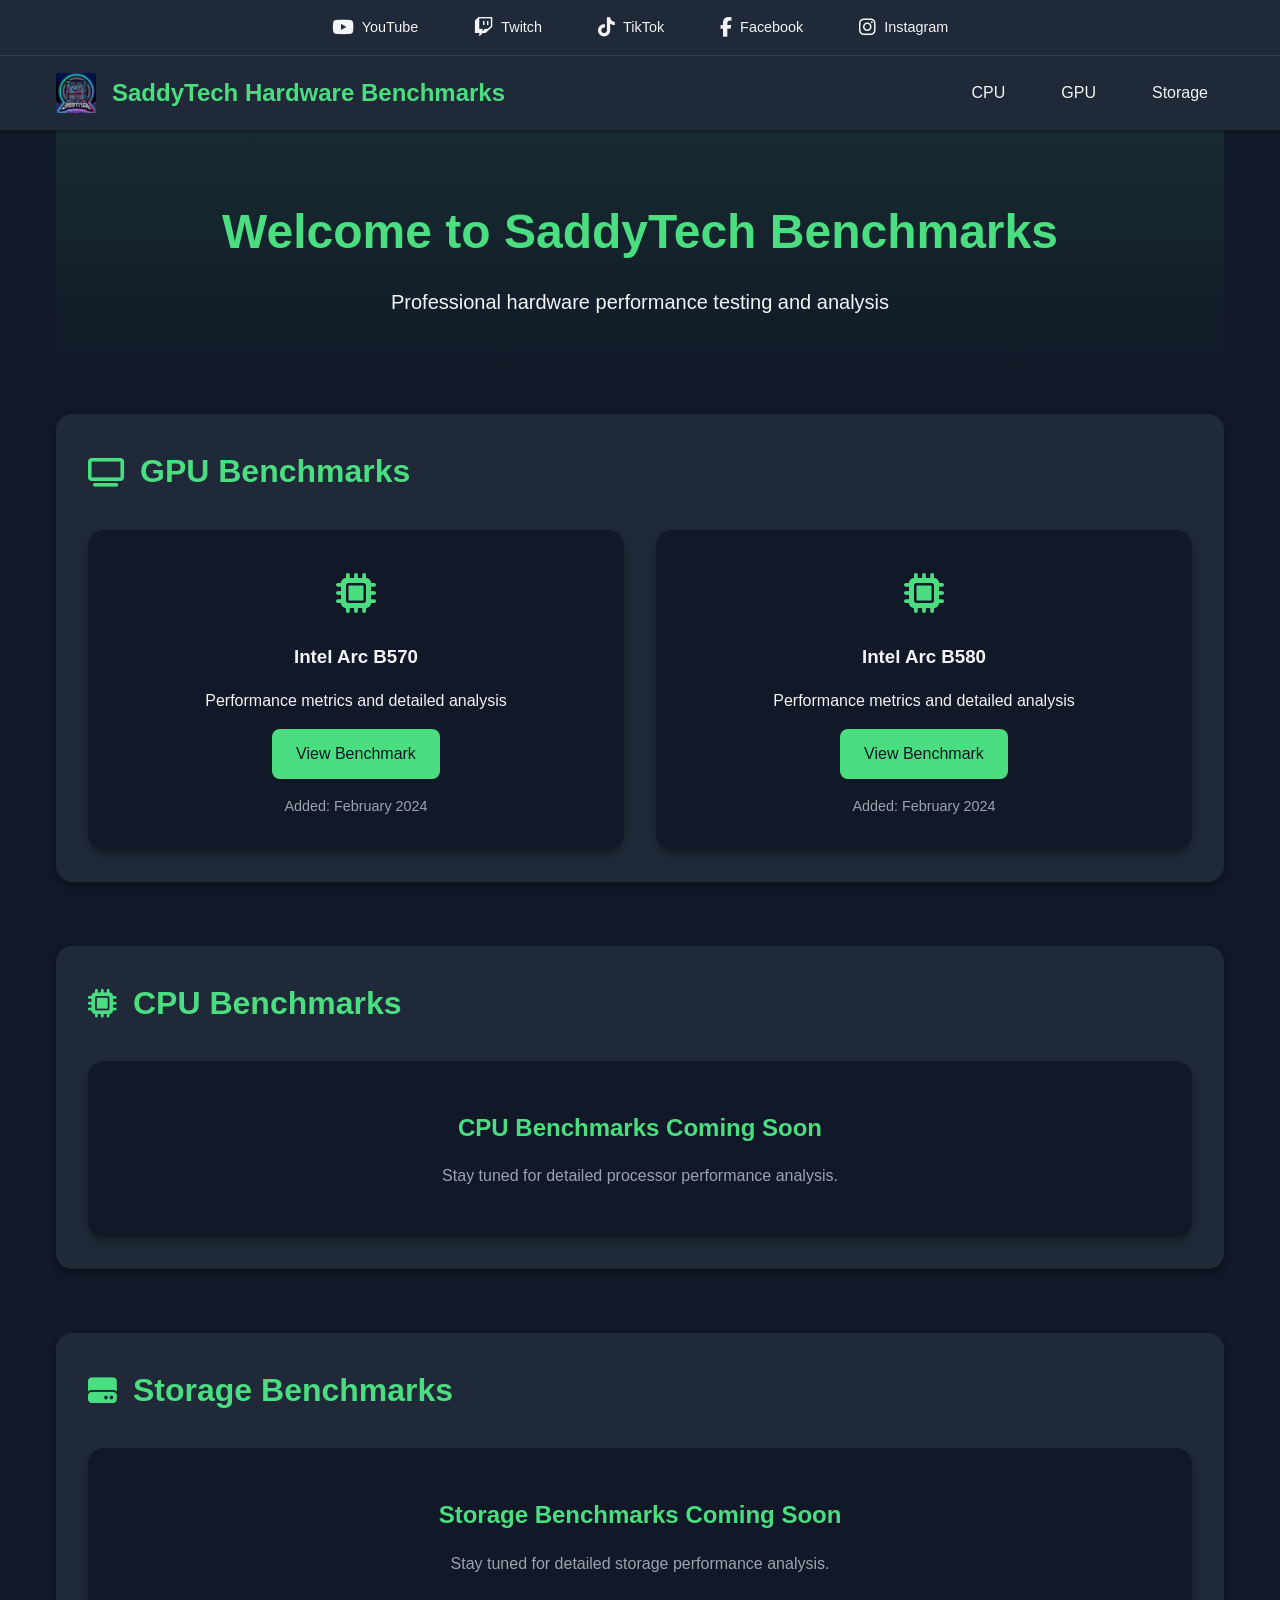
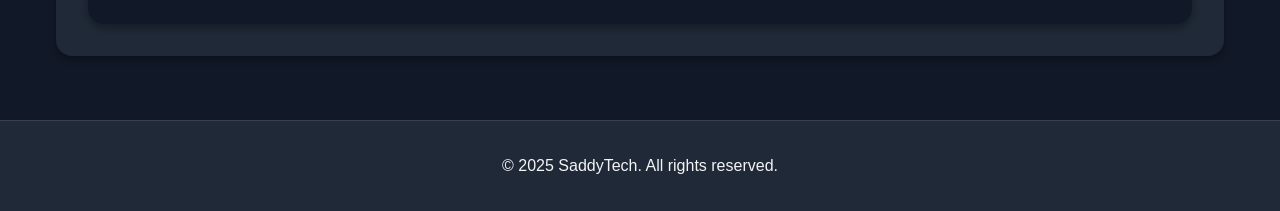
==== index.html @ 6f4a430f "commit" ====
<!DOCTYPE html>
<html lang="en">
<head>
    <meta charset="UTF-8">
    <meta name="viewport" content="width=device-width, initial-scale=1.0">
    <title>SaddyTech Hardware Benchmarks</title>
    <link rel="icon" type="image/png" href="logo-saddytech.png">
    <link rel="stylesheet" href="styles.css">
    <link rel="stylesheet" href="https://cdnjs.cloudflare.com/ajax/libs/font-awesome/6.5.1/css/all.min.css">
</head>
<body>
    <div class="social-bar">
        <div class="container">
            <div class="social-links">
                <a href="https://youtube.com/@SaddyTech" target="_blank" class="social-link youtube">
                    <i class="fab fa-youtube"></i>
                    <span>YouTube</span>
                </a>
                <a href="https://twitch.tv/techsaddy" target="_blank" class="social-link twitch">
                    <i class="fab fa-twitch"></i>
                    <span>Twitch</span>
                </a>
                <a href="https://tiktok.com/@saddytk" target="_blank" class="social-link tiktok">
                    <i class="fab fa-tiktok"></i>
                    <span>TikTok</span>
                </a>
                <a href="https://facebook.com/SaddyTech" target="_blank" class="social-link facebook">
                    <i class="fab fa-facebook-f"></i>
                    <span>Facebook</span>
                </a>
                <a href="https://instagram.com/SaddyTech" target="_blank" class="social-link instagram">
                    <i class="fab fa-instagram"></i>
                    <span>Instagram</span>
                </a>
            </div>
        </div>
    </div>

    <header>
        <nav>
            <div class="container">
                <div class="brand">
                    <img src="logo-saddytech.png" alt="SaddyTech Logo" class="brand-logo">
                    <h1>SaddyTech Hardware Benchmarks</h1>
                </div>
                <div class="nav-links">
                    <a href="#cpu">CPU</a>
                    <a href="#gpu">GPU</a>
                    <a href="#storage">Storage</a>
                </div>
            </div>
        </nav>
    </header>

    <main>
        <div class="container">
            <section class="hero">
                <h2>Welcome to SaddyTech Benchmarks</h2>
                <p>Professional hardware performance testing and analysis</p>
            </section>

            <section id="gpu" class="category-section">
                <h2 class="section-title"><i class="fas fa-tv"></i> GPU Benchmarks</h2>
                <div class="benchmark-list">
                    <div class="benchmark-card">
                        <div class="gpu-icon">
                            <i class="fas fa-microchip"></i>
                        </div>
                        <h3>Intel Arc B570</h3>
                        <div class="benchmark-info">
                            <p>Performance metrics and detailed analysis</p>
                        </div>
                        <a href="benchmarks/gpu/Intel_Arc_B570.html" class="button">View Benchmark</a>
                        <div class="benchmark-date">Added: February 2024</div>
                    </div>

                    <div class="benchmark-card">
                        <div class="gpu-icon">
                            <i class="fas fa-microchip"></i>
                        </div>
                        <h3>Intel Arc B580</h3>
                        <div class="benchmark-info">
                            <p>Performance metrics and detailed analysis</p>
                        </div>
                        <a href="benchmarks/gpu/Intel_Arc_B580.html" class="button">View Benchmark</a>
                        <div class="benchmark-date">Added: February 2024</div>
                    </div>
                </div>
            </section>

            <section id="cpu" class="category-section">
                <h2 class="section-title"><i class="fas fa-microchip"></i> CPU Benchmarks</h2>
                <div class="coming-soon">
                    <h3>CPU Benchmarks Coming Soon</h3>
                    <p>Stay tuned for detailed processor performance analysis.</p>
                </div>
            </section>

            <section id="storage" class="category-section">
                <h2 class="section-title"><i class="fas fa-hdd"></i> Storage Benchmarks</h2>
                <div class="coming-soon">
                    <h3>Storage Benchmarks Coming Soon</h3>
                    <p>Stay tuned for detailed storage performance analysis.</p>
                </div>
            </section>
        </div>
    </main>

    <footer>
        <div class="container">
            <p>&copy; 2025 SaddyTech. All rights reserved.</p>
        </div>
    </footer>
</body>
</html>
---- styles.css ----
:root {
    --primary-color: #4ade80;
    --primary-color-hover: #22c55e;
    --secondary-color: #15803d;
    --background-color: #111827;
    --surface-color: #1f2937;
    --text-color: #f3f4f6;
    --text-muted: #9ca3af;
    --card-background: #1f2937;
    --border-color: #374151;
    --youtube-color: #4ade80;
    --twitch-color: #4ade80;
    --tiktok-color: #4ade80;
    --facebook-color: #4ade80;
    --instagram-color: #4ade80;
}

* {
    margin: 0;
    padding: 0;
    box-sizing: border-box;
}

html {
    scroll-behavior: smooth;
}

body {
    font-family: -apple-system, BlinkMacSystemFont, "Segoe UI", Roboto, "Helvetica Neue", Arial, sans-serif;
    line-height: 1.6;
    color: var(--text-color);
    background-color: var(--background-color);
}

.container {
    max-width: 1200px;
    margin: 0 auto;
    padding: 0 1rem;
}

/* Social Bar */
.social-bar {
    background-color: var(--surface-color);
    padding: 0.5rem 0;
    border-bottom: 1px solid var(--border-color);
}

.social-links {
    display: flex;
    justify-content: center;
    gap: 1.5rem;
    flex-wrap: wrap;
}

.social-link {
    display: flex;
    align-items: center;
    gap: 0.5rem;
    color: var(--text-color);
    text-decoration: none;
    padding: 0.5rem 1rem;
    border-radius: 2rem;
    transition: all 0.3s ease;
    font-size: 0.9rem;
}

.social-link i {
    font-size: 1.2rem;
}

.social-link:hover {
    background-color: var(--primary-color);
    color: var(--background-color);
}

/* Header and Navigation */
header {
    background-color: var(--surface-color);
    box-shadow: 0 2px 4px rgba(0, 0, 0, 0.3);
    position: sticky;
    top: 0;
    z-index: 100;
}

nav {
    padding: 1rem 0;
}

nav .container {
    display: flex;
    justify-content: space-between;
    align-items: center;
}

/* Brand Styling */
.brand {
    display: flex;
    align-items: center;
    gap: 1rem;
}

.brand-logo {
    height: 40px;
    width: auto;
    object-fit: contain;
}

h1 {
    font-size: 1.5rem;
    color: var(--primary-color);
    font-weight: 700;
}

.nav-links {
    display: flex;
    gap: 1.5rem;
}

.nav-links a {
    text-decoration: none;
    color: var(--text-color);
    font-weight: 500;
    padding: 0.5rem 1rem;
    border-radius: 0.25rem;
    transition: all 0.3s ease;
}

.nav-links a:hover,
.nav-links a.active {
    color: var(--background-color);
    background-color: var(--primary-color);
}

/* Hero Section */
.hero {
    text-align: center;
    padding: 4rem 0;
    background: linear-gradient(rgba(74, 222, 128, 0.1), transparent);
    border-radius: 0 0 2rem 2rem;
    margin-bottom: 2rem;
}

.hero h2 {
    font-size: 3rem;
    margin-bottom: 1rem;
    color: var(--primary-color);
    font-weight: 800;
}

.hero p {
    font-size: 1.25rem;
    color: var(--text-color);
    max-width: 600px;
    margin: 0 auto;
}

/* Category Sections */
.category-section {
    margin-bottom: 4rem;
    padding: 2rem;
    background: var(--surface-color);
    border-radius: 1rem;
    box-shadow: 0 4px 6px rgba(0, 0, 0, 0.3);
}

.section-title {
    font-size: 2rem;
    color: var(--primary-color);
    margin-bottom: 2rem;
    display: flex;
    align-items: center;
    gap: 1rem;
}

.section-title i {
    font-size: 1.8rem;
}

/* Benchmark List */
.benchmark-list {
    display: grid;
    grid-template-columns: repeat(auto-fit, minmax(300px, 1fr));
    gap: 2rem;
}

.benchmark-card {
    background: var(--background-color);
    border-radius: 1rem;
    padding: 2rem;
    box-shadow: 0 4px 6px rgba(0, 0, 0, 0.3);
    transition: all 0.3s ease;
    text-align: center;
}

.benchmark-card:hover {
    transform: translateY(-5px);
    box-shadow: 0 8px 12px rgba(0, 0, 0, 0.4);
    border: 1px solid var(--primary-color);
}

.gpu-icon {
    font-size: 2.5rem;
    color: var(--primary-color);
    margin-bottom: 1rem;
}

.benchmark-info {
    margin: 1rem 0;
}

.benchmark-date {
    color: var(--text-muted);
    font-size: 0.9rem;
    margin-top: 1rem;
}

/* Coming Soon */
.coming-soon {
    text-align: center;
    padding: 3rem;
    background: var(--background-color);
    border-radius: 1rem;
    box-shadow: 0 4px 6px rgba(0, 0, 0, 0.3);
}

.coming-soon h3 {
    color: var(--primary-color);
    margin-bottom: 1rem;
    font-size: 1.5rem;
}

.coming-soon p {
    color: var(--text-muted);
}

/* Buttons */
.button {
    display: inline-flex;
    align-items: center;
    gap: 0.5rem;
    background-color: var(--primary-color);
    color: var(--background-color);
    padding: 0.75rem 1.5rem;
    border-radius: 0.5rem;
    text-decoration: none;
    transition: all 0.3s ease;
    font-weight: 500;
}

.button:hover {
    background-color: var(--primary-color-hover);
    transform: translateY(-2px);
}

/* Footer */
footer {
    background-color: var(--surface-color);
    padding: 2rem 0;
    margin-top: 4rem;
    border-top: 1px solid var(--border-color);
    text-align: center;
}

/* Responsive Design */
@media (max-width: 768px) {
    nav .container {
        flex-direction: column;
        gap: 1rem;
    }

    .brand {
        justify-content: center;
    }

    .nav-links {
        flex-wrap: wrap;
        justify-content: center;
    }

    .hero {
        padding: 2rem 0;
    }

    .hero h2 {
        font-size: 2rem;
    }

    .brand-logo {
        height: 32px;
    }

    .social-link span {
        display: none;
    }

    .social-link {
        padding: 0.5rem;
    }

    .category-section {
        padding: 1rem;
    }

    .section-title {
        font-size: 1.5rem;
    }
}
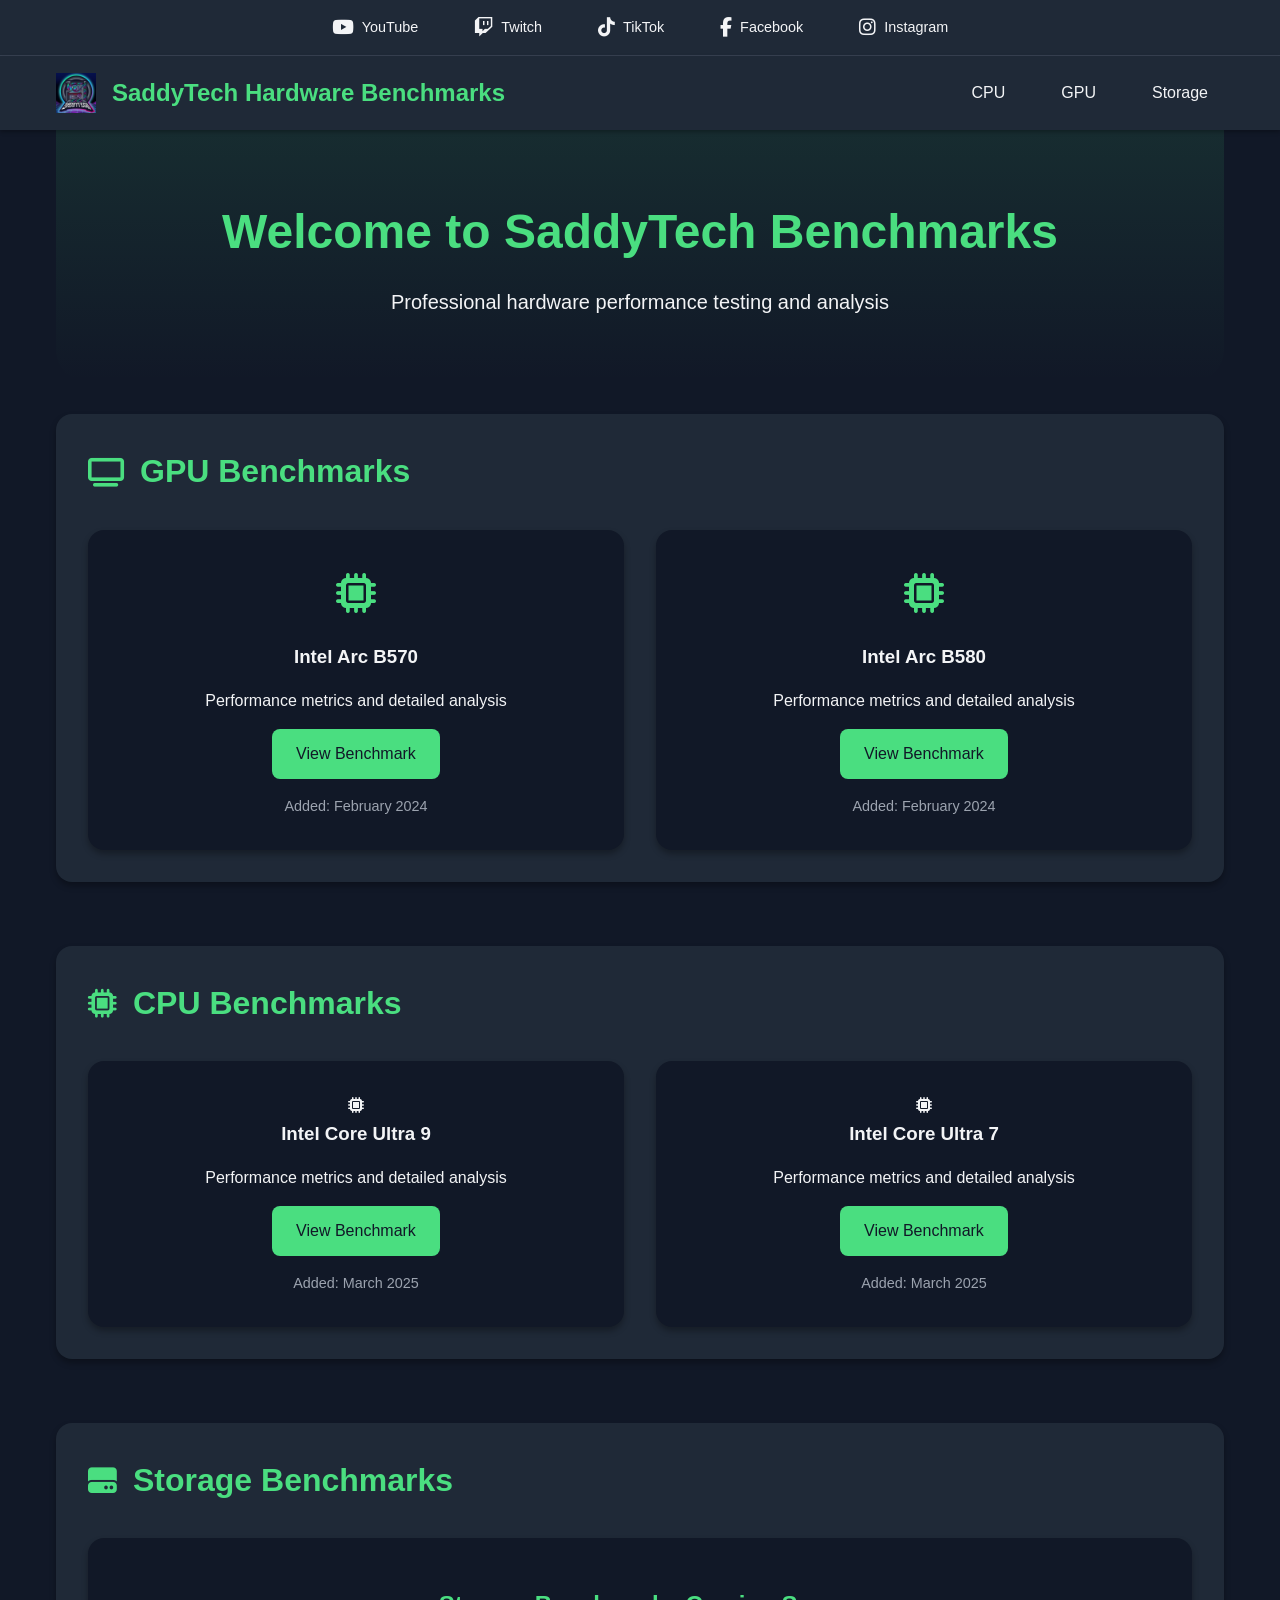
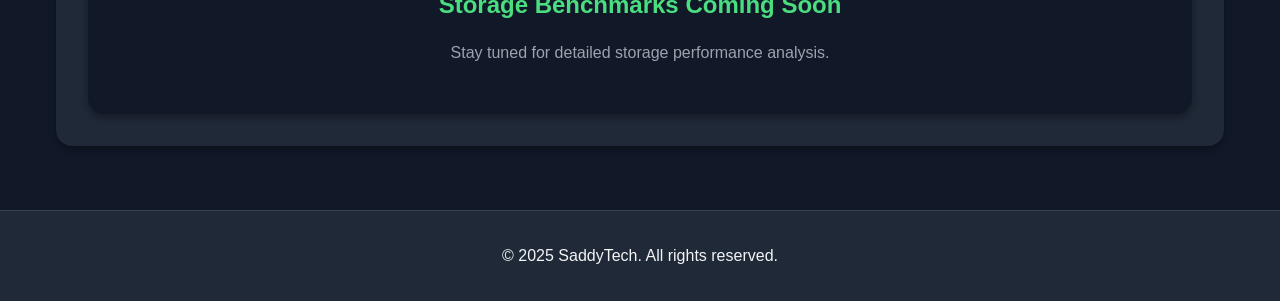
==== commit b0a7fb1a: "Aggiungi schede di benchmark per Intel Core Ultra 9 e Ultra 7" ====
--- a/index.html
+++ b/index.html
@@ -90,9 +90,30 @@
 
             <section id="cpu" class="category-section">
                 <h2 class="section-title"><i class="fas fa-microchip"></i> CPU Benchmarks</h2>
-                <div class="coming-soon">
-                    <h3>CPU Benchmarks Coming Soon</h3>
-                    <p>Stay tuned for detailed processor performance analysis.</p>
+                <div class="benchmark-list">
+                    <div class="benchmark-card">
+                        <div class="cpu-icon">
+                            <i class="fas fa-microchip"></i>
+                        </div>
+                        <h3>Intel Core Ultra 9</h3>
+                        <div class="benchmark-info">
+                            <p>Performance metrics and detailed analysis</p>
+                        </div>
+                        <a href="benchmarks/cpu/Intel_Core_Ultra_9.html" class="button">View Benchmark</a>
+                        <div class="benchmark-date">Added: March 2025</div>
+                    </div>
+
+                    <div class="benchmark-card">
+                        <div class="cpu-icon">
+                            <i class="fas fa-microchip"></i>
+                        </div>
+                        <h3>Intel Core Ultra 7</h3>
+                        <div class="benchmark-info">
+                            <p>Performance metrics and detailed analysis</p>
+                        </div>
+                        <a href="benchmarks/cpu/Intel_Core_Ultra_7.html" class="button">View Benchmark</a>
+                        <div class="benchmark-date">Added: March 2025</div>
+                    </div>
                 </div>
             </section>
 
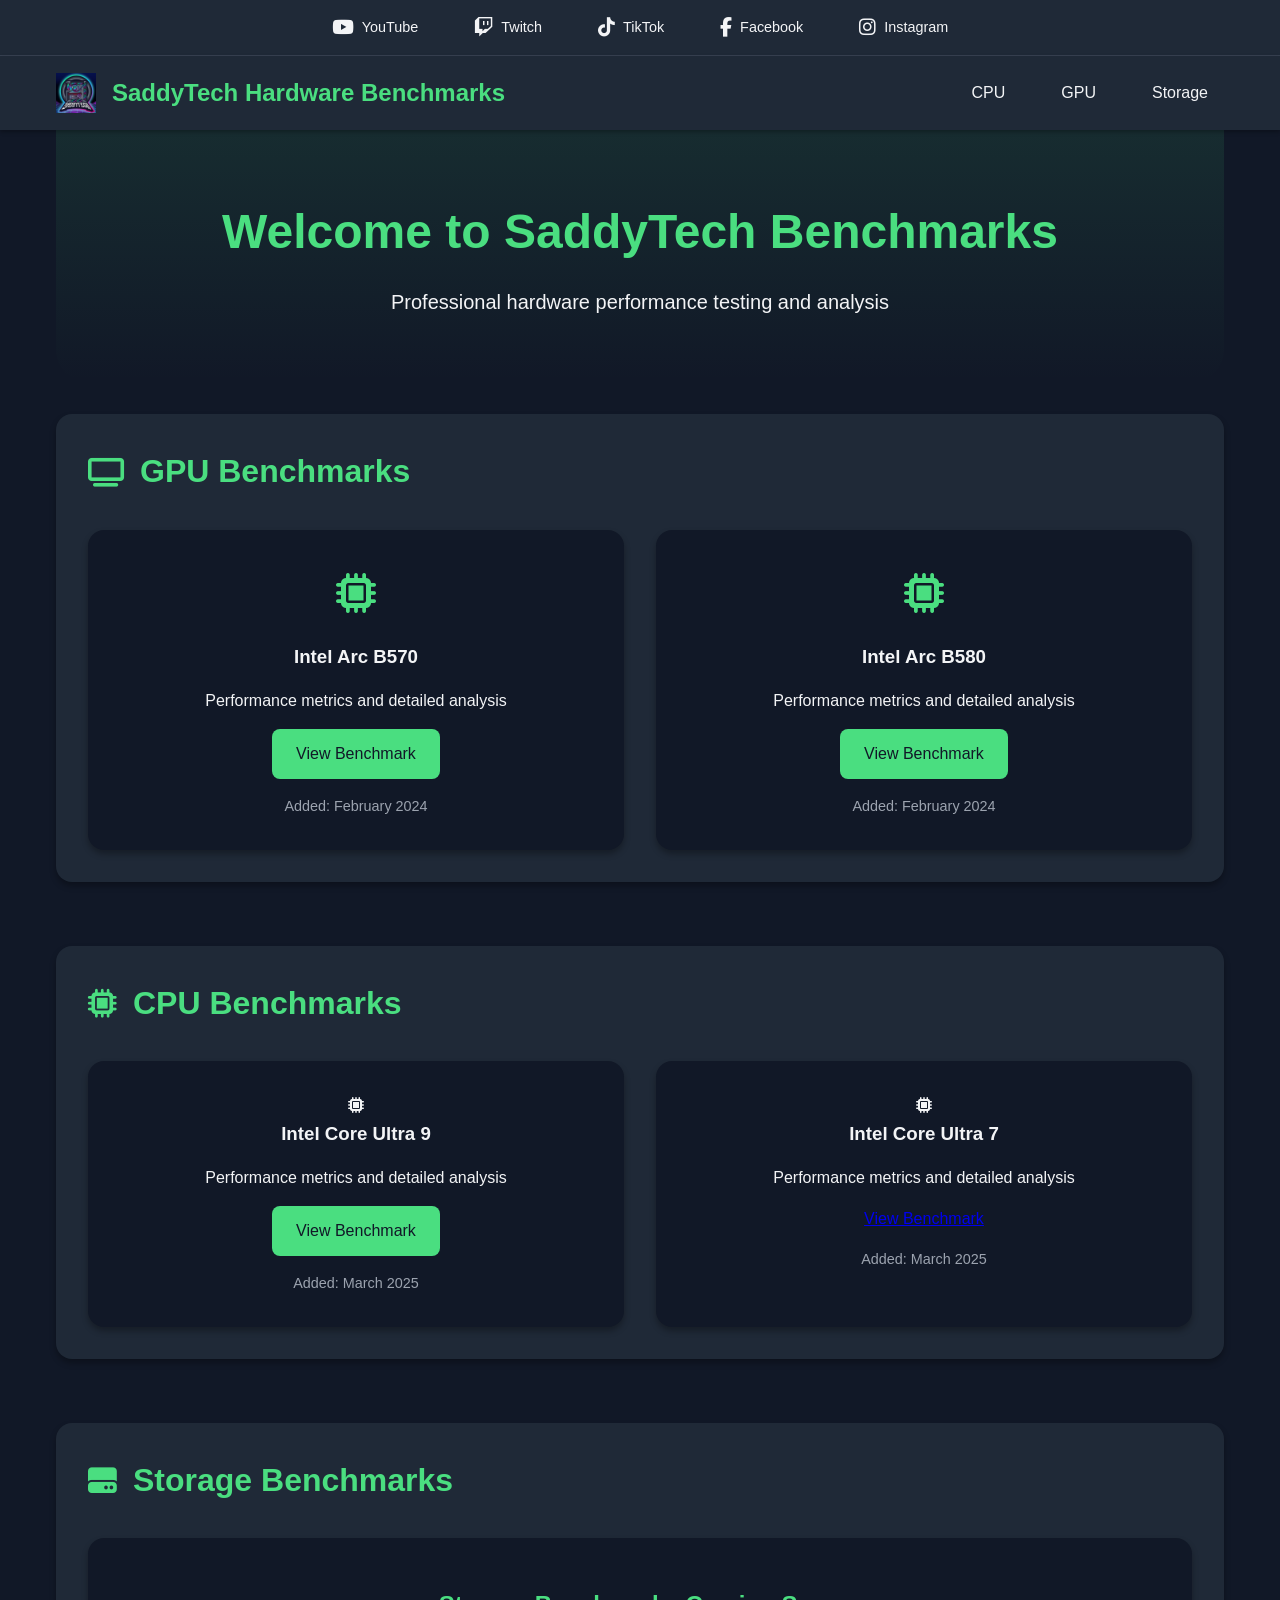
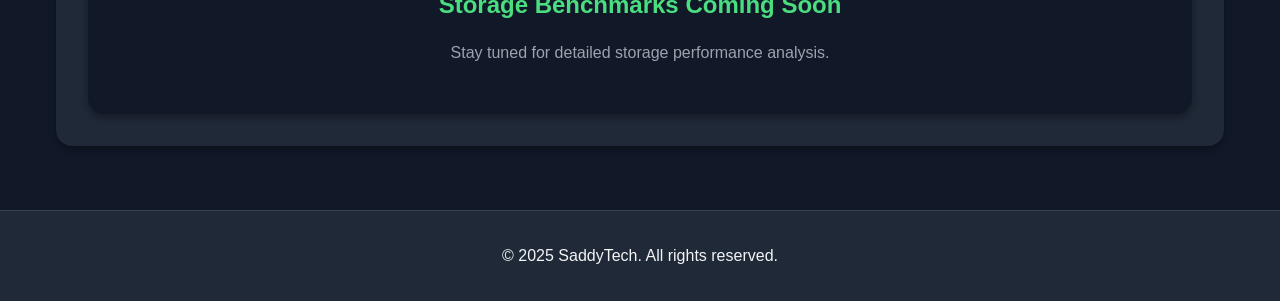
==== commit 2d539dbf: "Fixed path" ====
--- a/index.html
+++ b/index.html
@@ -99,7 +99,7 @@
                         <div class="benchmark-info">
                             <p>Performance metrics and detailed analysis</p>
                         </div>
-                        <a href="benchmarks/cpu/Intel_Core_Ultra_9.html" class="button">View Benchmark</a>
+                        <a href="benchmarks/cpu/Intel_Core_Ultra_9_285K.html" class="button">View Benchmark</a>
                         <div class="benchmark-date">Added: March 2025</div>
                     </div>
 
@@ -111,7 +111,7 @@
                         <div class="benchmark-info">
                             <p>Performance metrics and detailed analysis</p>
                         </div>
-                        <a href="benchmarks/cpu/Intel_Core_Ultra_7.html" class="button">View Benchmark</a>
+                        <a href="benchmarks/cpu/Intel_Core_Ultra_5_245K.htmlclass="button">View Benchmark</a>
                         <div class="benchmark-date">Added: March 2025</div>
                     </div>
                 </div>
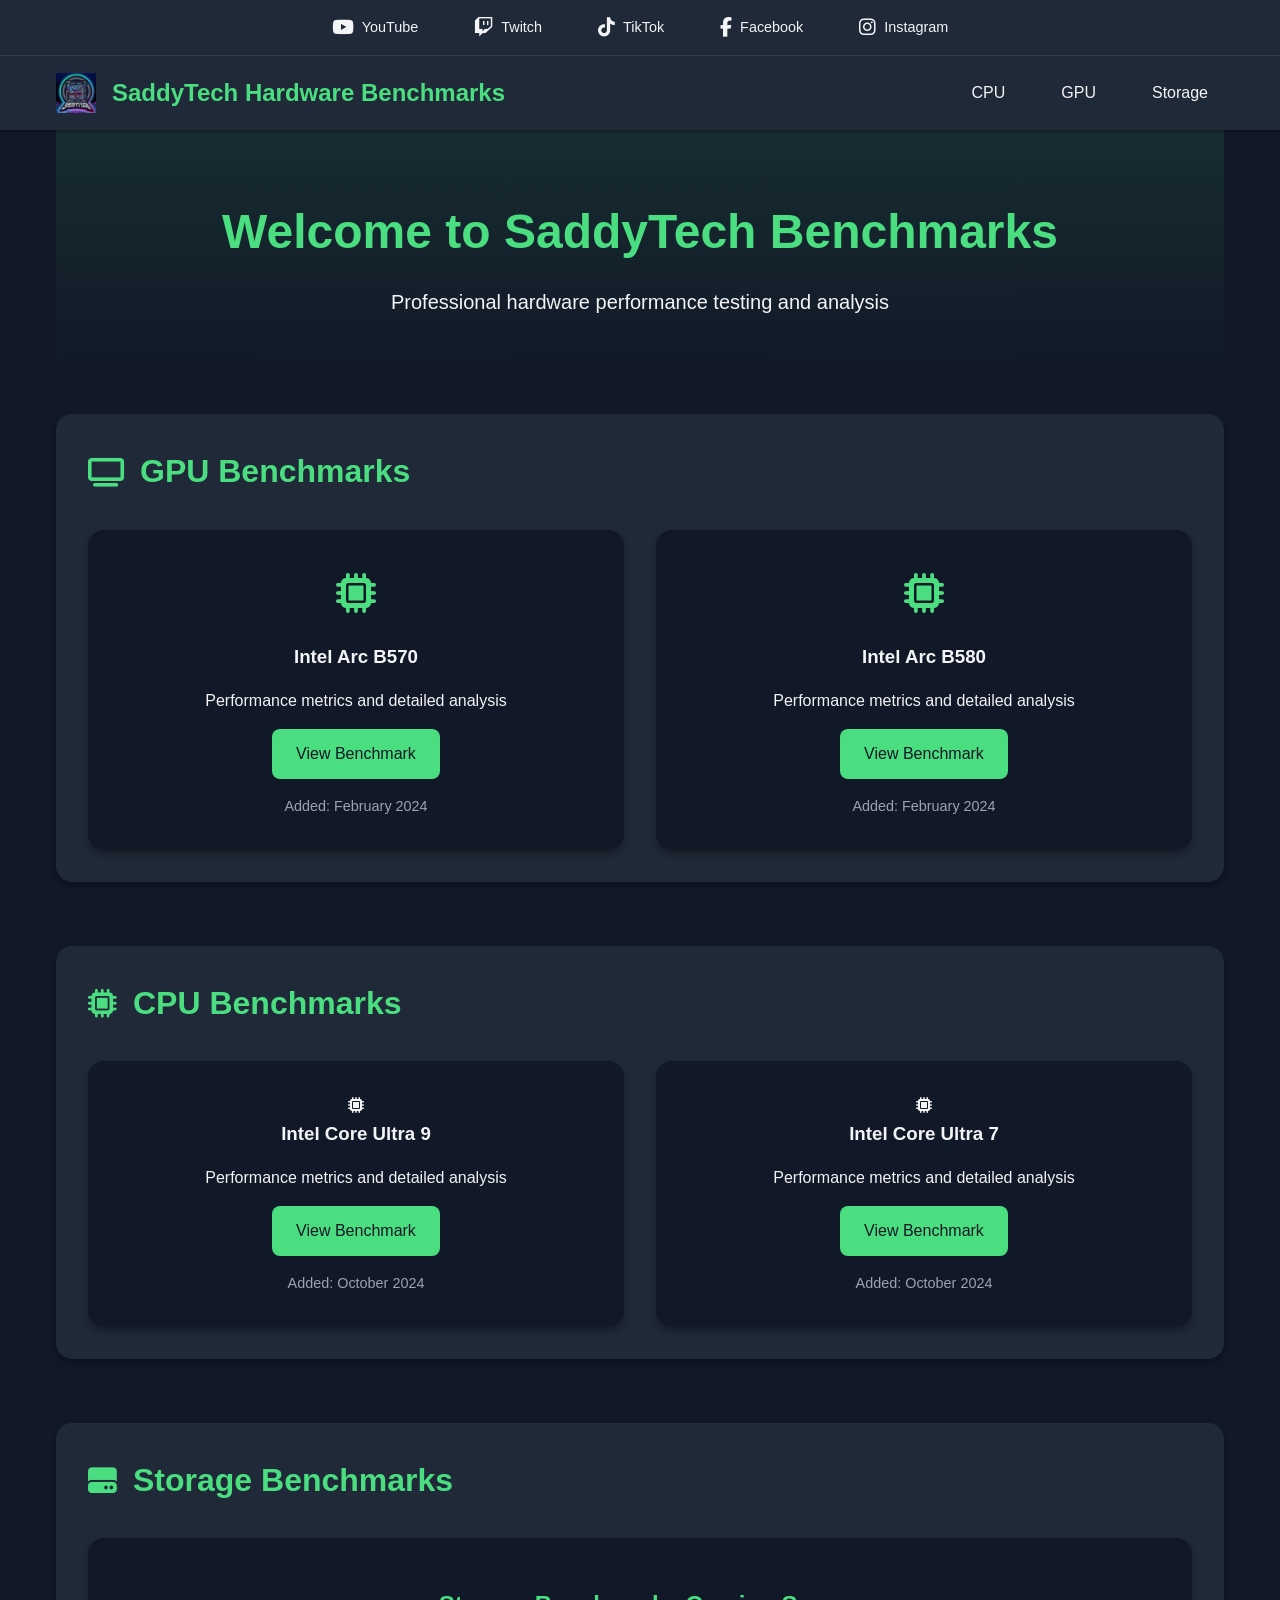
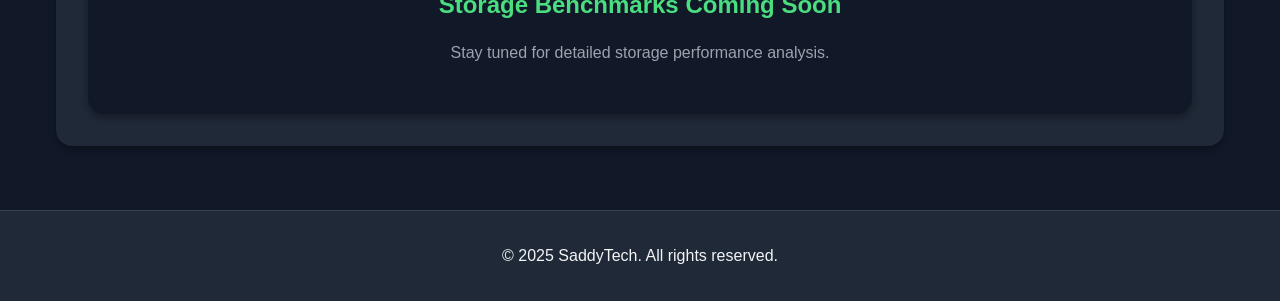
==== commit 07cff24d: "fixes" ====
--- a/index.html
+++ b/index.html
@@ -100,7 +100,7 @@
                             <p>Performance metrics and detailed analysis</p>
                         </div>
                         <a href="benchmarks/cpu/Intel_Core_Ultra_9_285K.html" class="button">View Benchmark</a>
-                        <div class="benchmark-date">Added: March 2025</div>
+                        <div class="benchmark-date">Added: October 2024</div>
                     </div>
 
                     <div class="benchmark-card">
@@ -111,8 +111,8 @@
                         <div class="benchmark-info">
                             <p>Performance metrics and detailed analysis</p>
                         </div>
-                        <a href="benchmarks/cpu/Intel_Core_Ultra_5_245K.htmlclass="button">View Benchmark</a>
-                        <div class="benchmark-date">Added: March 2025</div>
+                        <a href="benchmarks/cpu/Intel_Core_Ultra_5_245K.html" class="button">View Benchmark</a>
+                        <div class="benchmark-date">Added: October 2024</div>
                     </div>
                 </div>
             </section>
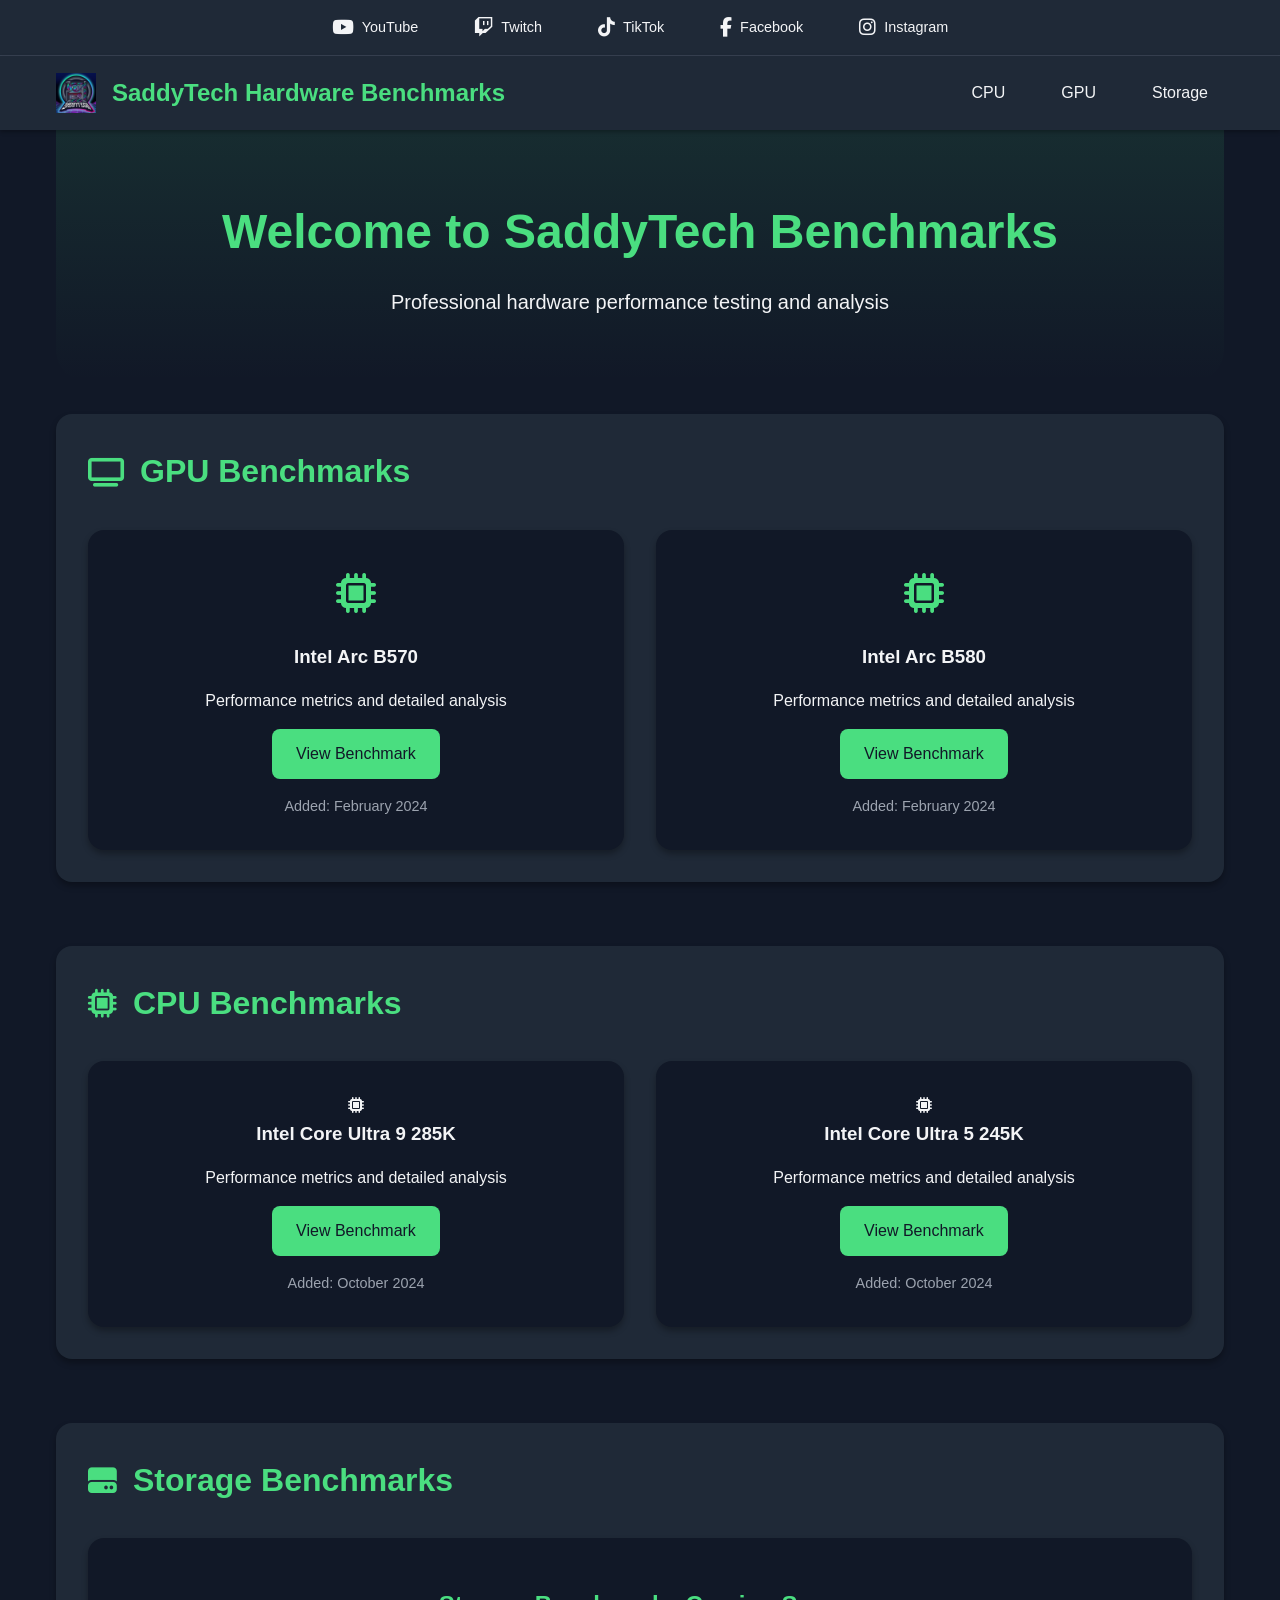
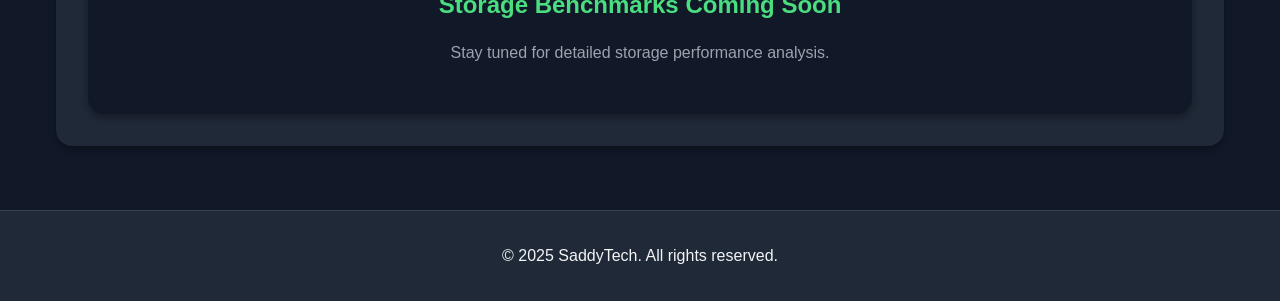
==== commit 0f431b6d: "Aggiorna i nomi dei processori Intel Core Ultra 9 e Ultra 7 con le rispettive versioni 285K e 245K" ====
--- a/index.html
+++ b/index.html
@@ -95,7 +95,7 @@
                         <div class="cpu-icon">
                             <i class="fas fa-microchip"></i>
                         </div>
-                        <h3>Intel Core Ultra 9</h3>
+                        <h3>Intel Core Ultra 9 285K</h3>
                         <div class="benchmark-info">
                             <p>Performance metrics and detailed analysis</p>
                         </div>
@@ -107,7 +107,7 @@
                         <div class="cpu-icon">
                             <i class="fas fa-microchip"></i>
                         </div>
-                        <h3>Intel Core Ultra 7</h3>
+                        <h3>Intel Core Ultra 5 245K</h3>
                         <div class="benchmark-info">
                             <p>Performance metrics and detailed analysis</p>
                         </div>
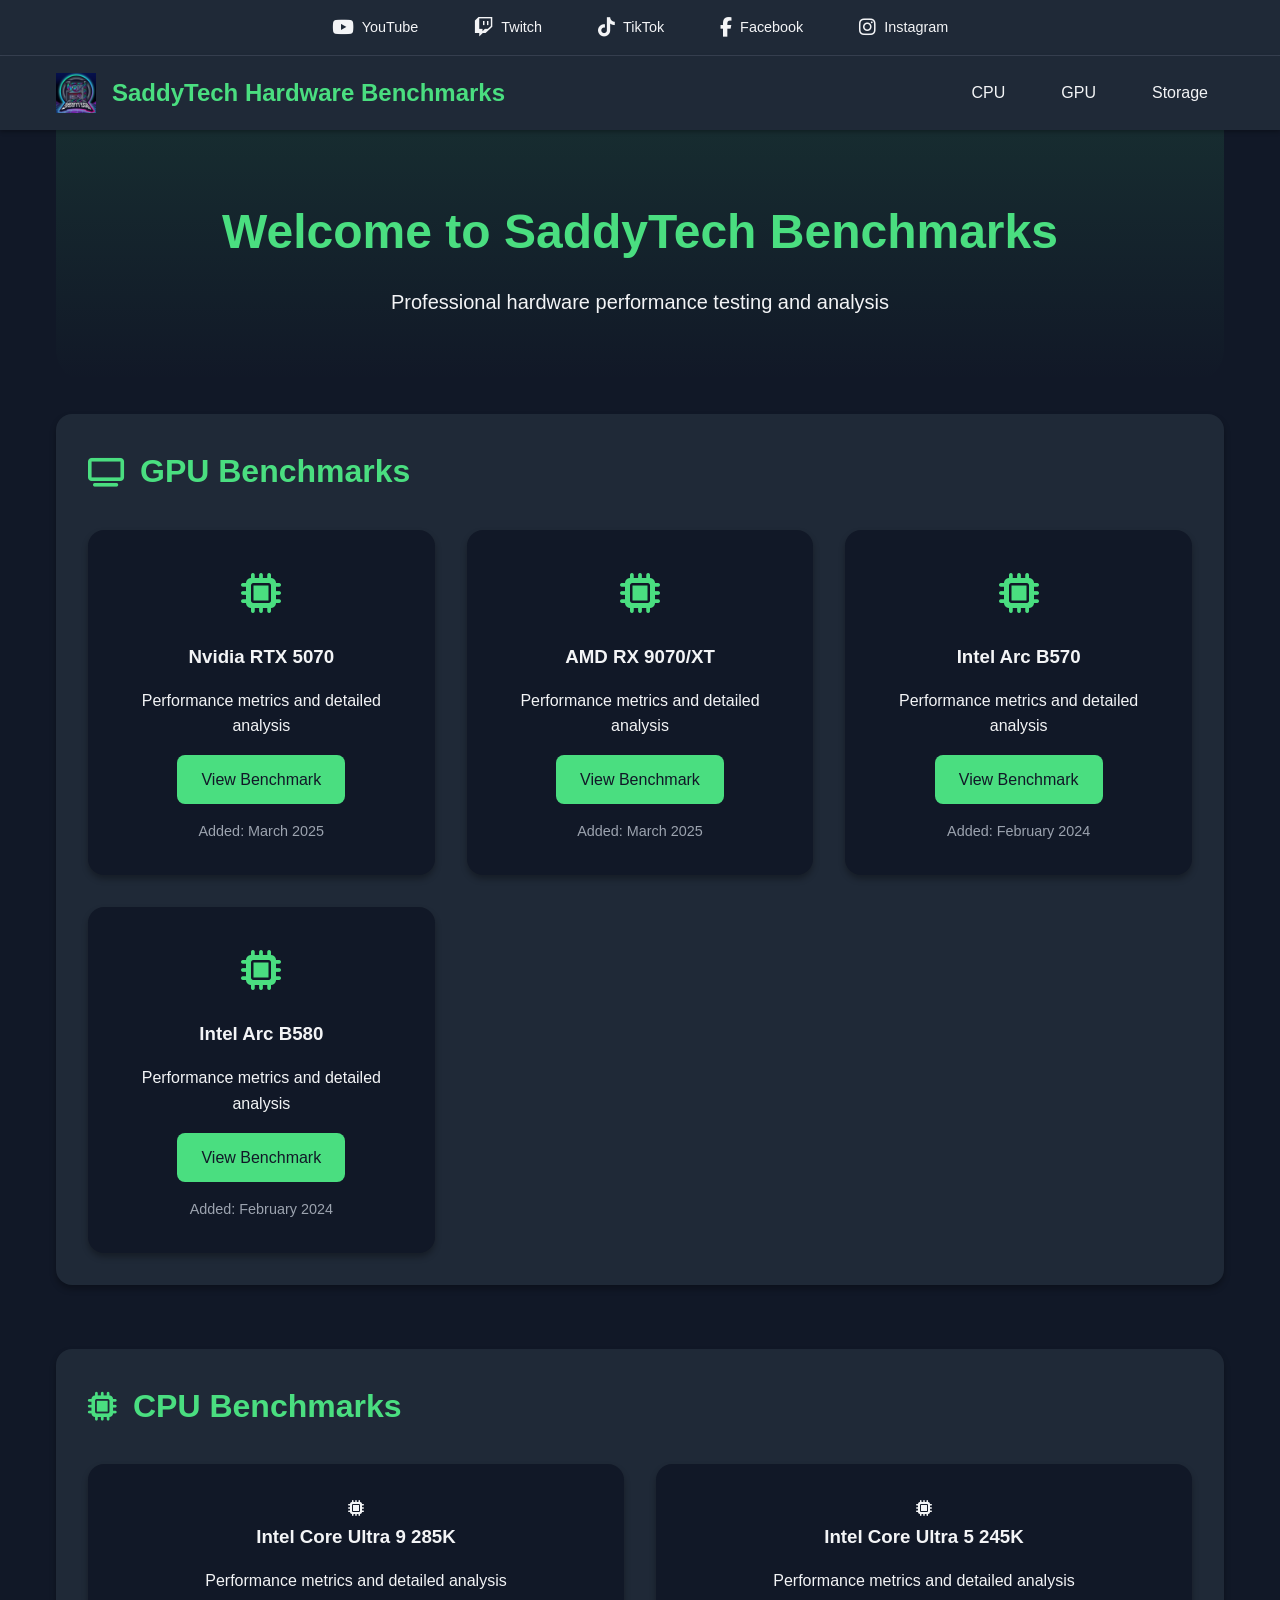
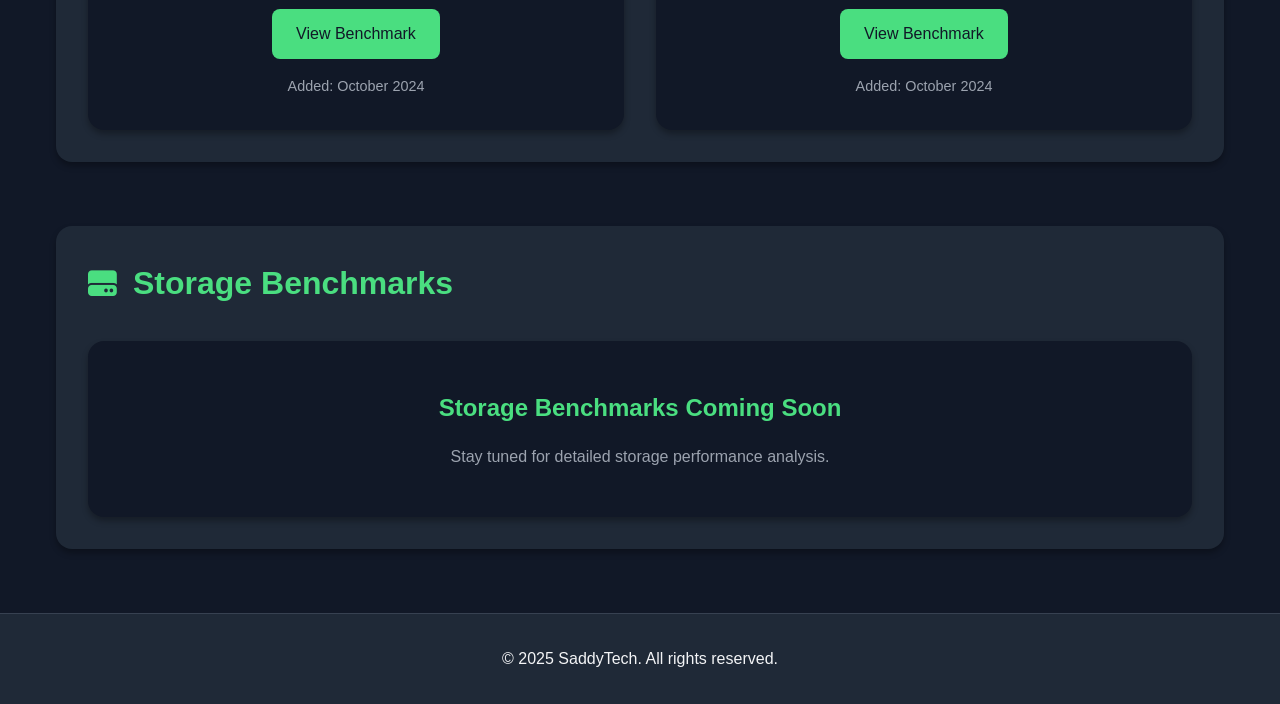
==== commit 34e0e0ca: "Add GPU benchmarks for Nvidia RTX 5070 and AMD RX 9070/XT" ====
--- a/index.html
+++ b/index.html
@@ -62,6 +62,30 @@
             <section id="gpu" class="category-section">
                 <h2 class="section-title"><i class="fas fa-tv"></i> GPU Benchmarks</h2>
                 <div class="benchmark-list">
+                    <div class="benchmark-card">
+                        <div class="gpu-icon">
+                            <i class="fas fa-microchip"></i>
+                        </div>
+                        <h3>Nvidia RTX 5070</h3>
+                        <div class="benchmark-info">
+                            <p>Performance metrics and detailed analysis</p>
+                        </div>
+                        <a href="benchmarks/gpu/Nvidia_Rtx_5070.html" class="button">View Benchmark</a>
+                        <div class="benchmark-date">Added: March 2025</div>
+                    </div>
+
+                    <div class="benchmark-card">
+                        <div class="gpu-icon">
+                            <i class="fas fa-microchip"></i>
+                        </div>
+                        <h3>AMD RX 9070/XT</h3>
+                        <div class="benchmark-info">
+                            <p>Performance metrics and detailed analysis</p>
+                        </div>
+                        <a href="benchmarks/gpu/Amd_RX_9070_RX_9070XT.html" class="button">View Benchmark</a>
+                        <div class="benchmark-date">Added: March 2025</div>
+                    </div>
+
                     <div class="benchmark-card">
                         <div class="gpu-icon">
                             <i class="fas fa-microchip"></i>
@@ -133,4 +157,4 @@
         </div>
     </footer>
 </body>
-</html>+</html>
